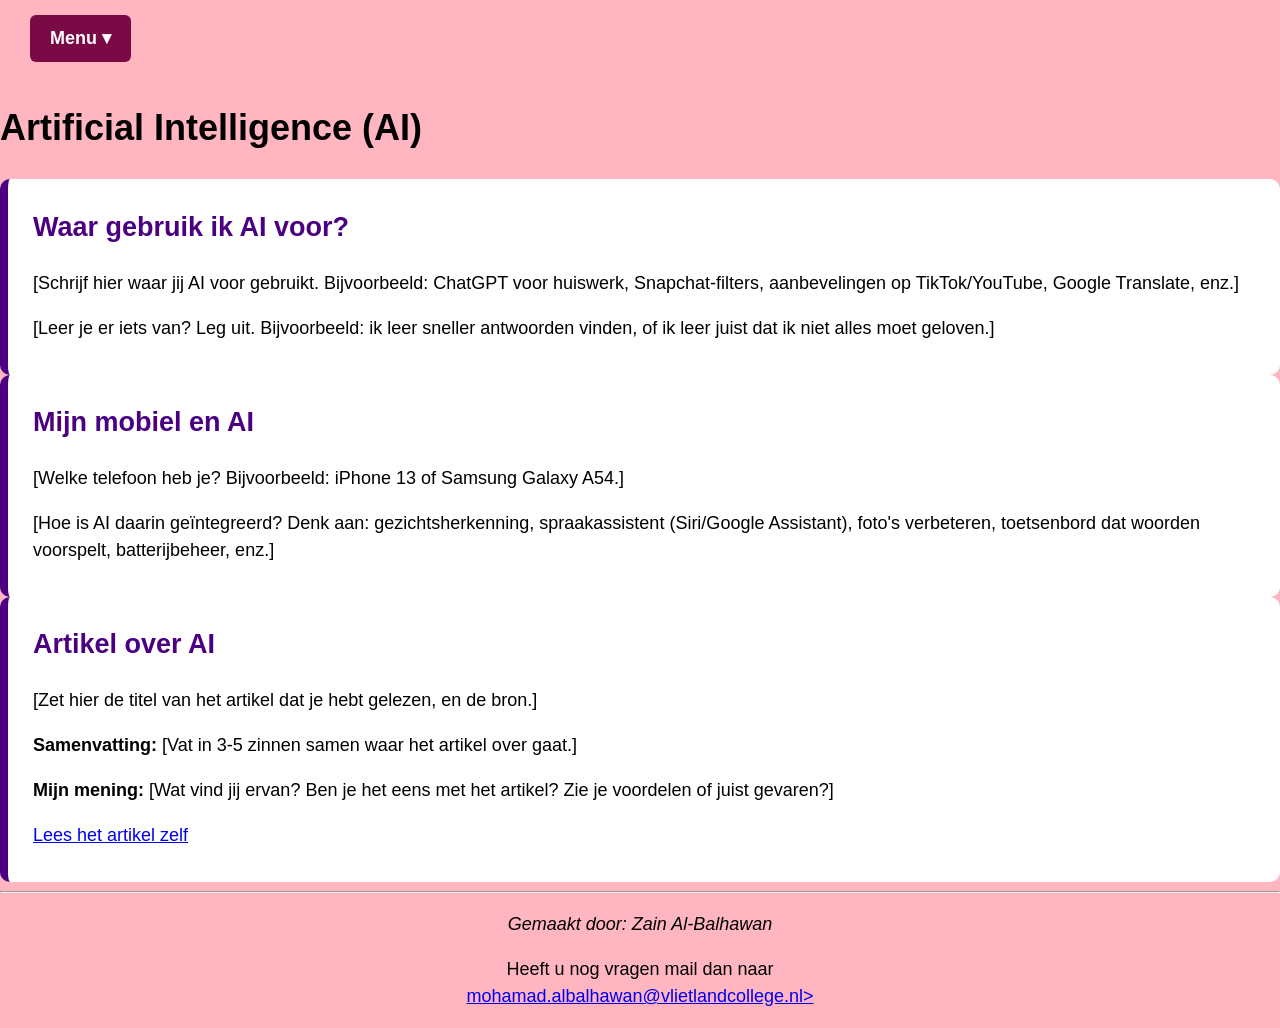
==== ai.html @ 0b7e84c0 "Link external stylesheet in ai.html Replaced inline styles with external stylesheet link." ====
<!DOCTYPE html>
<html lang="nl">
<head>
    <meta charset="UTF-8">
    <meta name="viewport" content="width=device-width, initial-scale=1">
    <title>AI - Zainspow</title>
    <link rel="stylesheet" href="style.css">
</head>
<body>

    <div class="menubalk">
        <details class="menu">
            <summary>Menu ▾</summary>
            <div class="dropdown">
                <a href="index.html">Home</a>
                <a href="invoer-verwerking-uitvoer.html">Invoer - Verwerking - Uitvoer</a>
                <a href="binairstelsel.html">Binair stelsel</a>
                <a href="kleurmodellen.html">Kleurmodellen</a>
                <a href="compressie.html">Compressie</a>
                <a href="ai.html">AI</a>
            </div>
        </details>
    </div>

    <div class="container">
        <h1>Artificial Intelligence (AI)</h1>

        <div class="kaart">
            <h2>Waar gebruik ik AI voor?</h2>
            <p>
                [Schrijf hier waar jij AI voor gebruikt. Bijvoorbeeld: ChatGPT voor
                huiswerk, Snapchat-filters, aanbevelingen op TikTok/YouTube,
                Google Translate, enz.]
            </p>
            <p>
                [Leer je er iets van? Leg uit. Bijvoorbeeld: ik leer sneller
                antwoorden vinden, of ik leer juist dat ik niet alles moet geloven.]
            </p>
        </div>

        <div class="kaart">
            <h2>Mijn mobiel en AI</h2>
            <p>
                [Welke telefoon heb je? Bijvoorbeeld: iPhone 13 of Samsung Galaxy A54.]
            </p>
            <p>
                [Hoe is AI daarin geïntegreerd? Denk aan: gezichtsherkenning,
                spraakassistent (Siri/Google Assistant), foto's verbeteren,
                toetsenbord dat woorden voorspelt, batterijbeheer, enz.]
            </p>
        </div>

        <div class="kaart">
            <h2>Artikel over AI</h2>
            <p>
                [Zet hier de titel van het artikel dat je hebt gelezen, en de bron.]
            </p>
            <p>
                <strong>Samenvatting:</strong> [Vat in 3-5 zinnen samen waar het artikel over gaat.]
            </p>
            <p>
                <strong>Mijn mening:</strong> [Wat vind jij ervan? Ben je het eens met het artikel?
                Zie je voordelen of juist gevaren?]
            </p>
            <p>
                <a href="[plak hier de link naar het artikel]" target="_blank">
                    Lees het artikel zelf
                </a>
            </p>
        </div>
    </div>

    <hr>
    <p style="text-align:center;"><em>Gemaakt door: Zain Al-Balhawan</em></p>
    
    <p style="text-align:center;" >
        Heeft u nog vragen mail dan naar 
        <br>
    <a href="https://mail.google.com/mail/u/0/?fs=1&amp;tf=cm&amp;source=mailto&amp;to=mohamad.albalhawan@vlietlandcollege.nl"> mohamad.albalhawan@vlietlandcollege.nl&gt;</a>
    </p>
</body>
</html>
---- style.css ----
body {
            margin: 0;
            background-color: lightpink;
            color: black;
            font-family: Arial;
            font-size: 18px;
            line-height: 1.5;
        }

        /* ---- Menu ---- */
        .menubalk {
            padding: 15px 30px;
        }

        .menu {
            position: relative;
            display: inline-block;
        }

        .menu summary {
            background-color: #7a0a45;
            color: white;
            padding: 10px 20px;
            font-size: 18px;
            font-weight: bold;
            cursor: pointer;
            border-radius: 6px;
            list-style: none;
        }

        .menu summary::-webkit-details-marker {
            display: none;
        }

        .dropdown {
            position: absolute;
            z-index: 10;
            background-color: white;
            min-width: 180px;
            box-shadow: 0 4px 12px rgba(0, 0, 0, 0.3);
            border-radius: 6px;
            margin-top: 4px;
        }

        .dropdown a {
            display: block;
            padding: 10px 16px;
            color: black;
            text-decoration: none;
            white-space: nowrap;
            min-width: 240px
        }

        .dropdown a:hover {
            background-color: #4b0082;
            color: white;
        }

        /* ---- Titelbalk ---- */
        .titelbalk {
            background-color: #7a0a45;
            color: white;
            text-align: center;
            padding: 40px 20px;
        }

        .titelbalk h1 {
            margin: 0;
            font-size: 42px;
        }

        .titelbalk p {
            margin: 10px auto 0 auto;
            max-width: 600px;
            font-size: 20px;
        }

        /* ---- Kaartjes ---- */
        .kaartjes {
            display: flex;
            flex-wrap: wrap;
            gap: 20px;
            max-width: 1000px;
            margin: 30px auto;
            padding: 0 20px;
        }

        .kaart {
            background-color: white;
            border-left: 8px solid #4b0082;
            border-radius: 10px;
            padding: 5px 25px 15px 25px;
            flex: 1 1 400px;
        }

        .kaart h2 {
            color: #4b0082;
        }

        .kaart ul {
            padding-left: 20px;
        }

        .vlag {
            font-size: 50px;
        }

        /* ---- Voet ---- */
        .voet {
            background-color: #4b0082;
            color: white;
            text-align: center;
            padding: 20px;
            margin-top: 30px;
        }
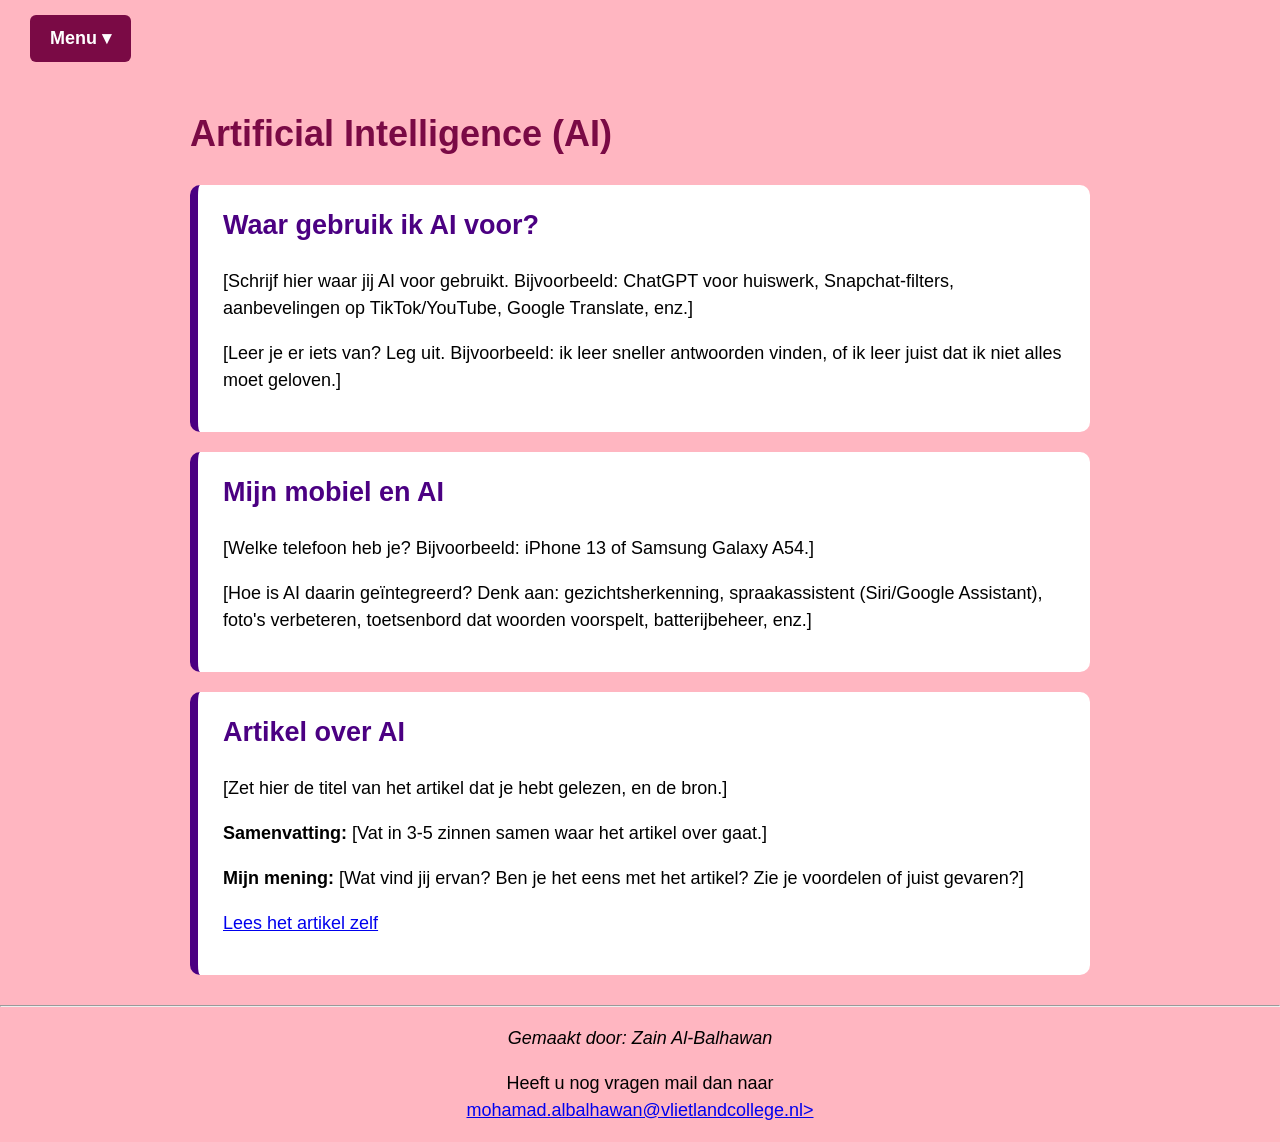
==== commit 05fc46ca: "Fix formatting issues in ai.html" ====
--- a/ai.html
+++ b/ai.html
@@ -4,6 +4,7 @@
     <meta charset="UTF-8">
     <meta name="viewport" content="width=device-width, initial-scale=1">
     <title>AI - Zainspow</title>
+
     <link rel="stylesheet" href="style.css">
 </head>
 <body>
--- a/style.css
+++ b/style.css
@@ -1,115 +1,95 @@
+/* Algemene opmaak van de pagina */
 body {
-            margin: 0;
-            background-color: lightpink;
-            color: black;
-            font-family: Arial;
-            font-size: 18px;
-            line-height: 1.5;
-        }
+    margin: 0;
+    background-color: lightpink;
+    color: black;
+    font-family: Arial;
+    font-size: 18px;
+    line-height: 1.5;
+}
 
-        /* ---- Menu ---- */
-        .menubalk {
-            padding: 15px 30px;
-        }
+h1 { color: #7a0a45; }
+h2 { color: #4b0082; }
 
-        .menu {
-            position: relative;
-            display: inline-block;
-        }
+/* ---- Menu ---- */
+.menubalk { padding: 15px 30px; }
+.menu { position: relative; display: inline-block; }
+.menu summary {
+    background-color: #7a0a45;
+    color: white;
+    padding: 10px 20px;
+    font-size: 18px;
+    font-weight: bold;
+    cursor: pointer;
+    border-radius: 6px;
+    list-style: none;
+}
+.menu summary::-webkit-details-marker { display: none; }
+.dropdown {
+    position: absolute;
+    z-index: 10;
+    background-color: white;
+    min-width: 180px;
+    box-shadow: 0 4px 12px rgba(0,0,0,0.3);
+    border-radius: 6px;
+    margin-top: 4px;
+}
+.dropdown a {
+    display: block;
+    padding: 10px 16px;
+    color: black;
+    text-decoration: none;
+    white-space: nowrap;
+    min-width: 240px;
+}
+.dropdown a:hover {
+    background-color: #4b0082;
+    color: white;
+}
 
-        .menu summary {
-            background-color: #7a0a45;
-            color: white;
-            padding: 10px 20px;
-            font-size: 18px;
-            font-weight: bold;
-            cursor: pointer;
-            border-radius: 6px;
-            list-style: none;
-        }
+/* ---- Inhoud ---- */
+.container {
+    max-width: 900px;
+    margin: 30px auto;
+    padding: 0 20px;
+}
+.kaart {
+    background-color: white;
+    border-left: 8px solid #4b0082;
+    border-radius: 10px;
+    padding: 20px 25px;
+    margin-bottom: 20px;
+}
+.kaart h2 { margin-top: 0; }
+.kaart ul { padding-left: 20px; }
 
-        .menu summary::-webkit-details-marker {
-            display: none;
-        }
+/* ---- Titelbalk (voor home) ---- */
+.titelbalk {
+    background-color: #7a0a45;
+    color: white;
+    text-align: center;
+    padding: 40px 20px;
+}
+.titelbalk h1 { margin: 0; font-size: 42px; }
+.titelbalk p { margin: 10px auto 0 auto; max-width: 600px; font-size: 20px; }
 
-        .dropdown {
-            position: absolute;
-            z-index: 10;
-            background-color: white;
-            min-width: 180px;
-            box-shadow: 0 4px 12px rgba(0, 0, 0, 0.3);
-            border-radius: 6px;
-            margin-top: 4px;
-        }
+/* ---- Kaartjes (voor home) ---- */
+.kaartjes {
+    display: flex;
+    flex-wrap: wrap;
+    gap: 20px;
+    max-width: 1000px;
+    margin: 30px auto;
+    padding: 0 20px;
+}
+.kaartjes .kaart { flex: 1 1 400px; }
+.vlag { font-size: 50px; }
 
-        .dropdown a {
-            display: block;
-            padding: 10px 16px;
-            color: black;
-            text-decoration: none;
-            white-space: nowrap;
-            min-width: 240px
-        }
-
-        .dropdown a:hover {
-            background-color: #4b0082;
-            color: white;
-        }
-
-        /* ---- Titelbalk ---- */
-        .titelbalk {
-            background-color: #7a0a45;
-            color: white;
-            text-align: center;
-            padding: 40px 20px;
-        }
-
-        .titelbalk h1 {
-            margin: 0;
-            font-size: 42px;
-        }
-
-        .titelbalk p {
-            margin: 10px auto 0 auto;
-            max-width: 600px;
-            font-size: 20px;
-        }
-
-        /* ---- Kaartjes ---- */
-        .kaartjes {
-            display: flex;
-            flex-wrap: wrap;
-            gap: 20px;
-            max-width: 1000px;
-            margin: 30px auto;
-            padding: 0 20px;
-        }
-
-        .kaart {
-            background-color: white;
-            border-left: 8px solid #4b0082;
-            border-radius: 10px;
-            padding: 5px 25px 15px 25px;
-            flex: 1 1 400px;
-        }
-
-        .kaart h2 {
-            color: #4b0082;
-        }
-
-        .kaart ul {
-            padding-left: 20px;
-        }
-
-        .vlag {
-            font-size: 50px;
-        }
-
-        /* ---- Voet ---- */
-        .voet {
-            background-color: #4b0082;
-            color: white;
-            text-align: center;
-            padding: 20px;
-            margin-top: 30px;
-        }
+/* ---- Voet ---- */
+.voet {
+    background-color: #4b0082;
+    color: white;
+    text-align: center;
+    padding: 20px;
+    margin-top: 30px;
+}
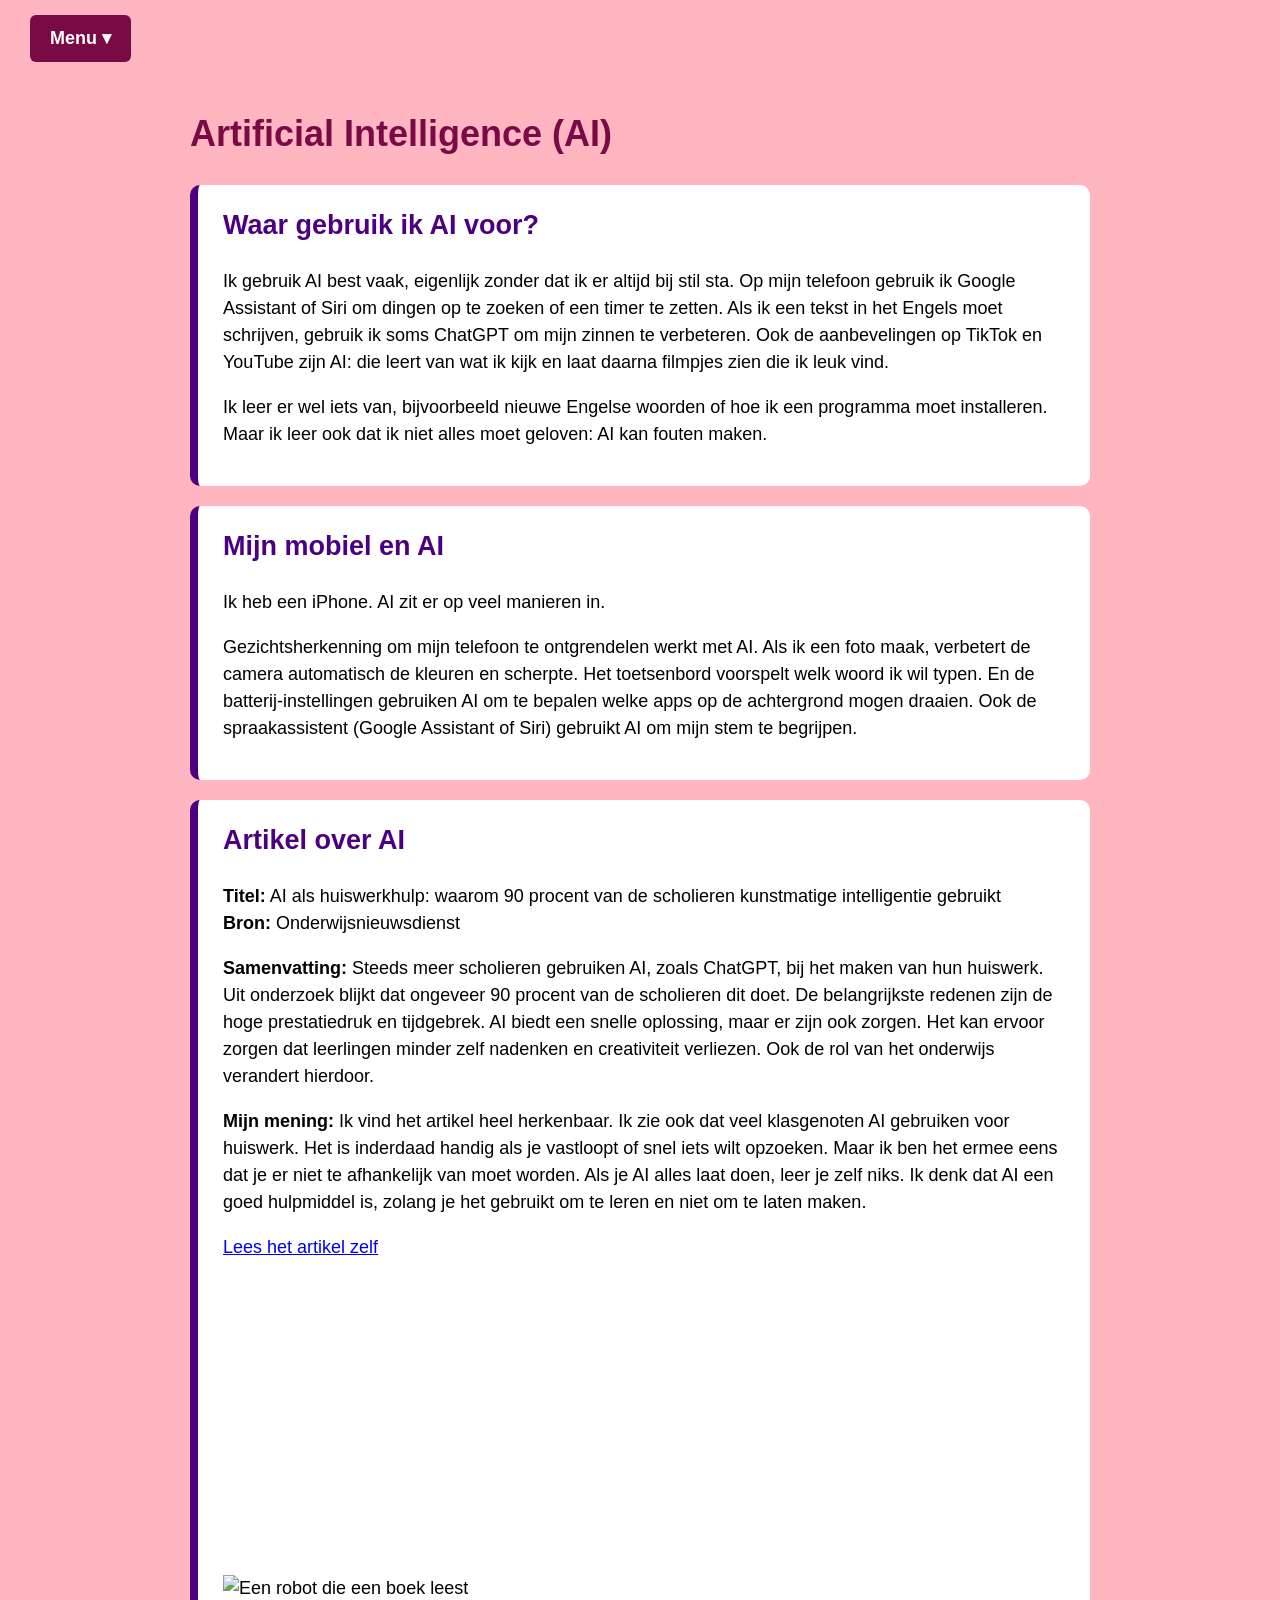
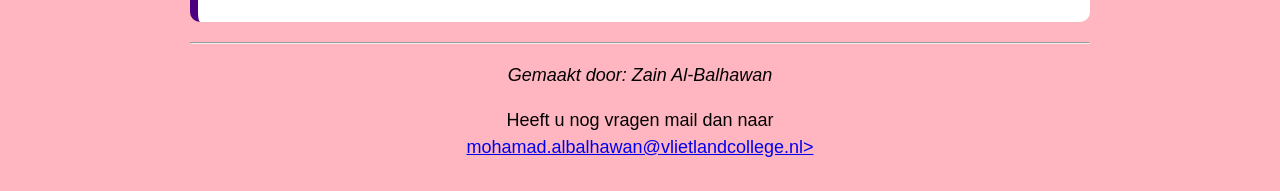
==== commit 20f93b14: "Update AI usage section and add article summary Added personal insights and an article summary about" ====
--- a/ai.html
+++ b/ai.html
@@ -3,9 +3,10 @@
 <head>
     <meta charset="UTF-8">
     <meta name="viewport" content="width=device-width, initial-scale=1">
+    <link rel="stylesheet" href="style.css">
+    
     <title>AI - Zainspow</title>
 
-    <link rel="stylesheet" href="style.css">
 </head>
 <body>
 
@@ -29,46 +30,78 @@
         <div class="kaart">
             <h2>Waar gebruik ik AI voor?</h2>
             <p>
-                [Schrijf hier waar jij AI voor gebruikt. Bijvoorbeeld: ChatGPT voor
-                huiswerk, Snapchat-filters, aanbevelingen op TikTok/YouTube,
-                Google Translate, enz.]
+                Ik gebruik AI best vaak, eigenlijk zonder dat ik er altijd bij stil sta. 
+                Op mijn telefoon gebruik ik Google Assistant of Siri om dingen op te zoeken of een timer te zetten. 
+                Als ik een tekst in het Engels moet schrijven, gebruik ik soms ChatGPT om mijn zinnen te verbeteren. 
+                Ook de aanbevelingen op TikTok en YouTube zijn AI: die leert van wat ik kijk en laat daarna filmpjes zien die ik leuk vind. 
+                
             </p>
             <p>
-                [Leer je er iets van? Leg uit. Bijvoorbeeld: ik leer sneller
-                antwoorden vinden, of ik leer juist dat ik niet alles moet geloven.]
+                Ik leer er wel iets van, bijvoorbeeld nieuwe Engelse woorden of hoe ik een programma moet installeren. 
+                Maar ik leer ook dat ik niet alles moet geloven: AI kan fouten maken.
             </p>
         </div>
 
         <div class="kaart">
             <h2>Mijn mobiel en AI</h2>
             <p>
-                [Welke telefoon heb je? Bijvoorbeeld: iPhone 13 of Samsung Galaxy A54.]
+                Ik heb een iPhone. 
+                AI zit er op veel manieren in. 
             </p>
             <p>
-                [Hoe is AI daarin geïntegreerd? Denk aan: gezichtsherkenning,
-                spraakassistent (Siri/Google Assistant), foto's verbeteren,
-                toetsenbord dat woorden voorspelt, batterijbeheer, enz.]
+                Gezichtsherkenning om mijn telefoon te ontgrendelen werkt met AI. 
+                Als ik een foto maak, verbetert de camera automatisch de kleuren en scherpte. 
+                Het toetsenbord voorspelt welk woord ik wil typen. 
+                En de batterij-instellingen gebruiken AI om te bepalen welke apps op de achtergrond mogen draaien. 
+                Ook de spraakassistent (Google Assistant of Siri) gebruikt AI om mijn stem te begrijpen.
             </p>
         </div>
 
         <div class="kaart">
             <h2>Artikel over AI</h2>
-            <p>
-                [Zet hier de titel van het artikel dat je hebt gelezen, en de bron.]
-            </p>
-            <p>
-                <strong>Samenvatting:</strong> [Vat in 3-5 zinnen samen waar het artikel over gaat.]
-            </p>
-            <p>
-                <strong>Mijn mening:</strong> [Wat vind jij ervan? Ben je het eens met het artikel?
-                Zie je voordelen of juist gevaren?]
-            </p>
-            <p>
-                <a href="[plak hier de link naar het artikel]" target="_blank">
-                    Lees het artikel zelf
-                </a>
-            </p>
-        </div>
+    
+    <p>
+        <strong>Titel:</strong> AI als huiswerkhulp: waarom 90 procent van de 
+        scholieren kunstmatige intelligentie gebruikt<br>
+        <strong>Bron:</strong> Onderwijsnieuwsdienst
+    </p>
+    
+    <p>
+        <strong>Samenvatting:</strong> Steeds meer scholieren gebruiken AI, 
+        zoals ChatGPT, bij het maken van hun huiswerk. Uit onderzoek blijkt 
+        dat ongeveer 90 procent van de scholieren dit doet. De belangrijkste 
+        redenen zijn de hoge prestatiedruk en tijdgebrek. AI biedt een snelle 
+        oplossing, maar er zijn ook zorgen. Het kan ervoor zorgen dat leerlingen 
+        minder zelf nadenken en creativiteit verliezen. Ook de rol van het 
+        onderwijs verandert hierdoor.
+    </p>
+    
+    <p>
+        <strong>Mijn mening:</strong> Ik vind het artikel heel herkenbaar. Ik 
+        zie ook dat veel klasgenoten AI gebruiken voor huiswerk. Het is inderdaad 
+        handig als je vastloopt of snel iets wilt opzoeken. Maar ik ben het ermee 
+        eens dat je er niet te afhankelijk van moet worden. Als je AI alles laat 
+        doen, leer je zelf niks. Ik denk dat AI een goed hulpmiddel is, zolang 
+        je het gebruikt om te leren en niet om te laten maken.
+    </p>
+    
+    <p>
+        <a href="https://www.onderwijsnieuwsdienst.nl/nieuws/feed/21/nieuws/254345" target="_blank">
+            Lees het artikel zelf
+        </a>
+    </p>
+    
+    <!-- Afbeelding over AI -->
+    <img src="ai-afbeelding.jpg" alt="Een robot die een boek leest" width="500">
+    
+    <!-- Video van Het Klokhuis over AI -->
+    <iframe width="560" height="315" 
+        src="https://www.youtube.com/embed/VIDEO_ID" 
+        title="Het Klokhuis over AI" 
+        frameborder="0" 
+        allowfullscreen>
+    </iframe>
+        
     </div>
 
     <hr>
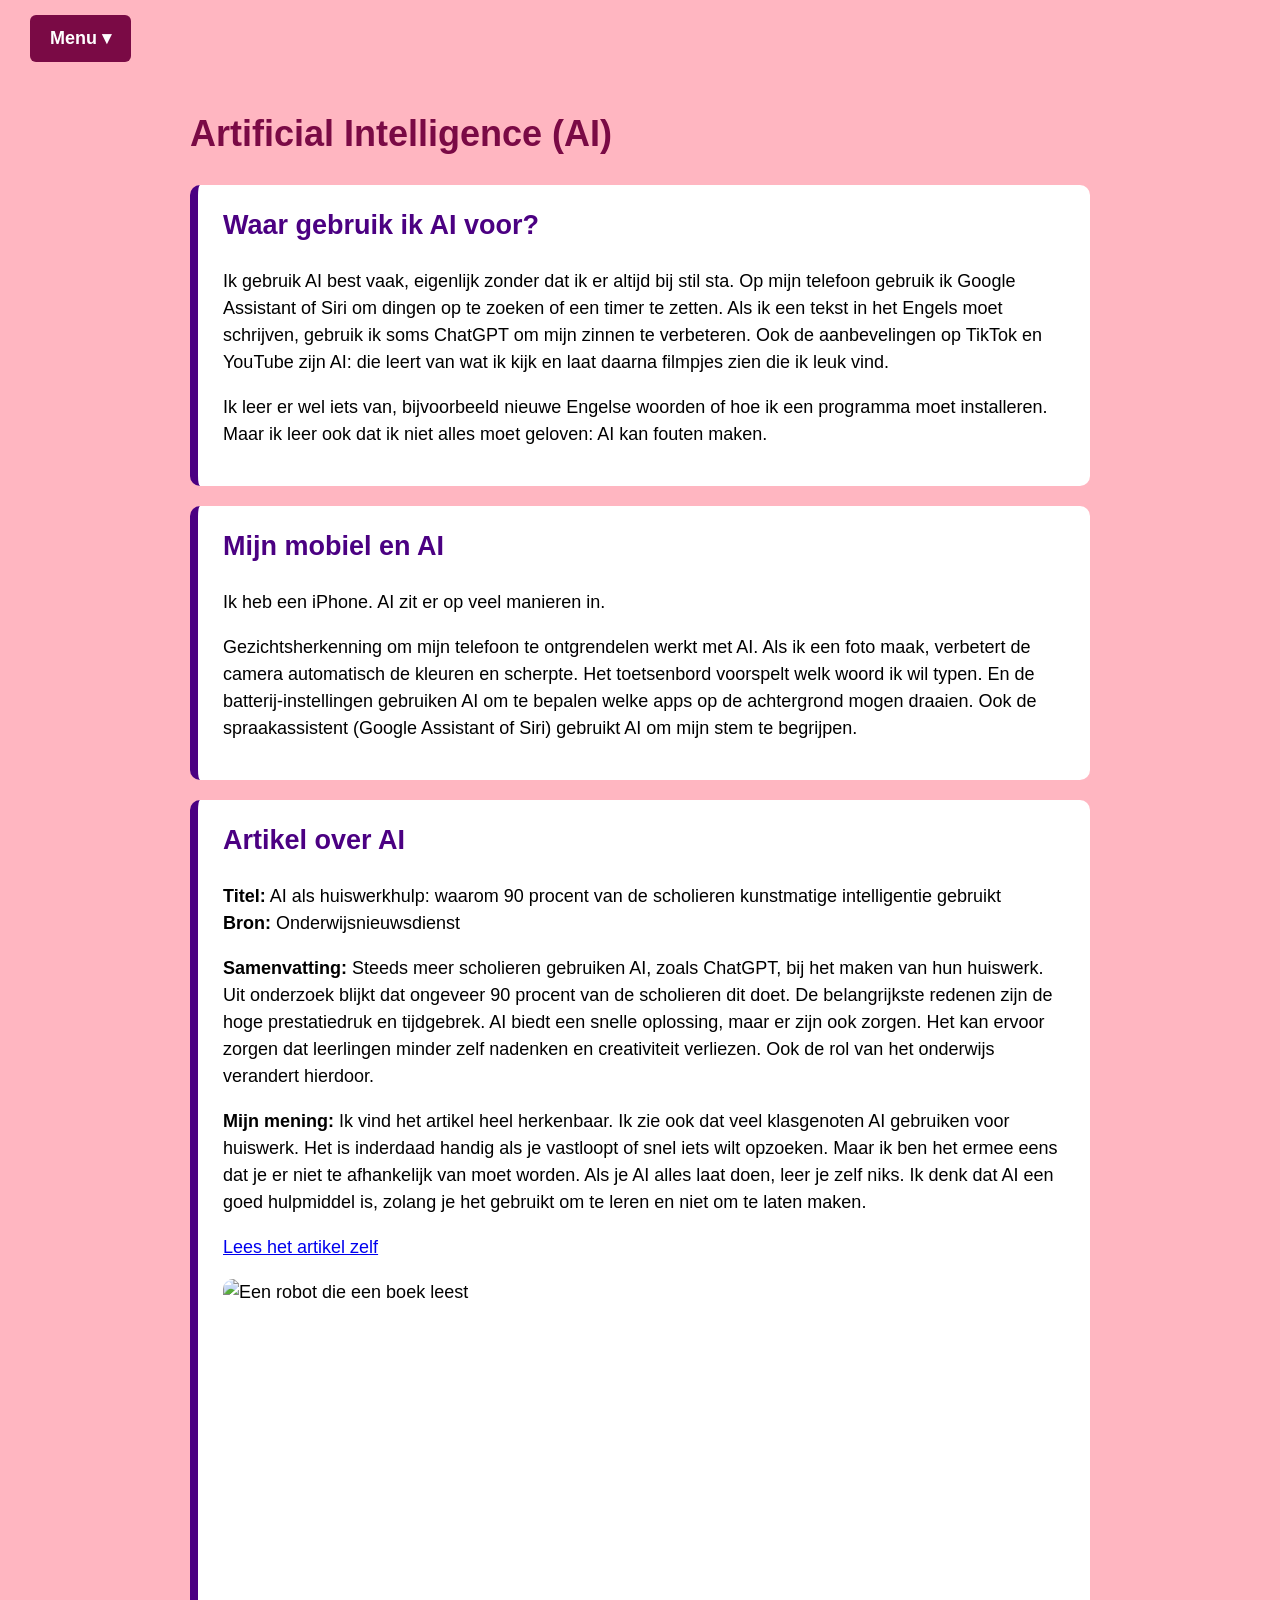
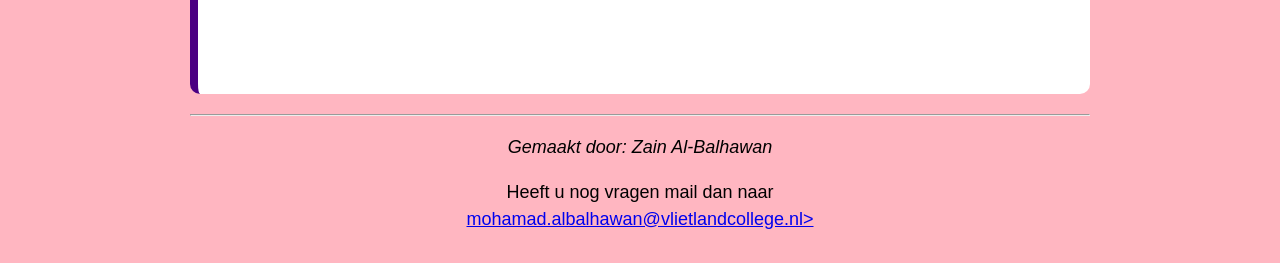
==== commit f23e3b3b: "Change AI video source to YouTube embed Updated video source and title in iframe for AI section." ====
--- a/ai.html
+++ b/ai.html
@@ -91,15 +91,17 @@
         </a>
     </p>
     
-    <!-- Afbeelding over AI -->
-    <img src="ai-afbeelding.jpg" alt="Een robot die een boek leest" width="500">
+    <!-- Afbeelding over AI -->  
+    <img src="https://images.stockcake.com/public/c/7/f/c7f01b0e-36e2-4e23-ad12-e250bd36a793_large/robot-reading-book-stockcake.jpg" alt="Een robot die een boek leest" width="500">
     
     <!-- Video van Het Klokhuis over AI -->
     <iframe width="560" height="315" 
-        src="https://www.youtube.com/embed/VIDEO_ID" 
-        title="Het Klokhuis over AI" 
-        frameborder="0" 
-        allowfullscreen>
+        src="https://www.youtube.com/embed/xHcv99wuUwA" 
+        title="Wat is artificiële intelligentie?" 
+        frameborder="0" allow="accelerometer; autoplay; 
+        clipboard-write; encrypted-media; gyroscope; picture-in-picture; 
+        web-share" referrerpolicy="strict-origin-when-cross-origin" allowfullscreen>
+    
     </iframe>
         
     </div>
--- a/style.css
+++ b/style.css
@@ -53,12 +53,35 @@
     margin: 30px auto;
     padding: 0 20px;
 }
+
+/* ---- Afbeeldingen en video's ---- */
+
+/* Afbeeldingen netjes weer geven */
+img {
+    max-width: 100%;          /* Zorgt dat de afbeelding niet buiten het scherm valt */
+    height: auto;             /* Houdt de verhoudingen goed */
+    border-radius: 10px;      /* Ronde hoeken */
+    margin: 15px 0;           /* Ruimte boven en onder de afbeelding */
+    display: block;           /* Zorgt dat de afbeelding op een eigen regel staat */
+}
+
+/* Video's netjes weer geven */
+iframe {
+    width: 100%;              /* Video past zich aan de breedte van de kaart aan */
+    max-width: 560px;         /* Maar wordt niet breder dan 560 pixels */
+    height: 315px;            /* Hoogte van de video */
+    border-radius: 10px;      /* Ronde hoeken */
+    margin: 15px 0;           /* Ruimte boven en onder de video */
+    border: none;             /* Geen lelijke rand */
+}
+
 .kaart {
     background-color: white;
     border-left: 8px solid #4b0082;
     border-radius: 10px;
     padding: 20px 25px;
     margin-bottom: 20px;
+    overflow: hidden;         /* Zorgt dat de afbeelding niet buiten de kaart valt */
 }
 .kaart h2 { margin-top: 0; }
 .kaart ul { padding-left: 20px; }
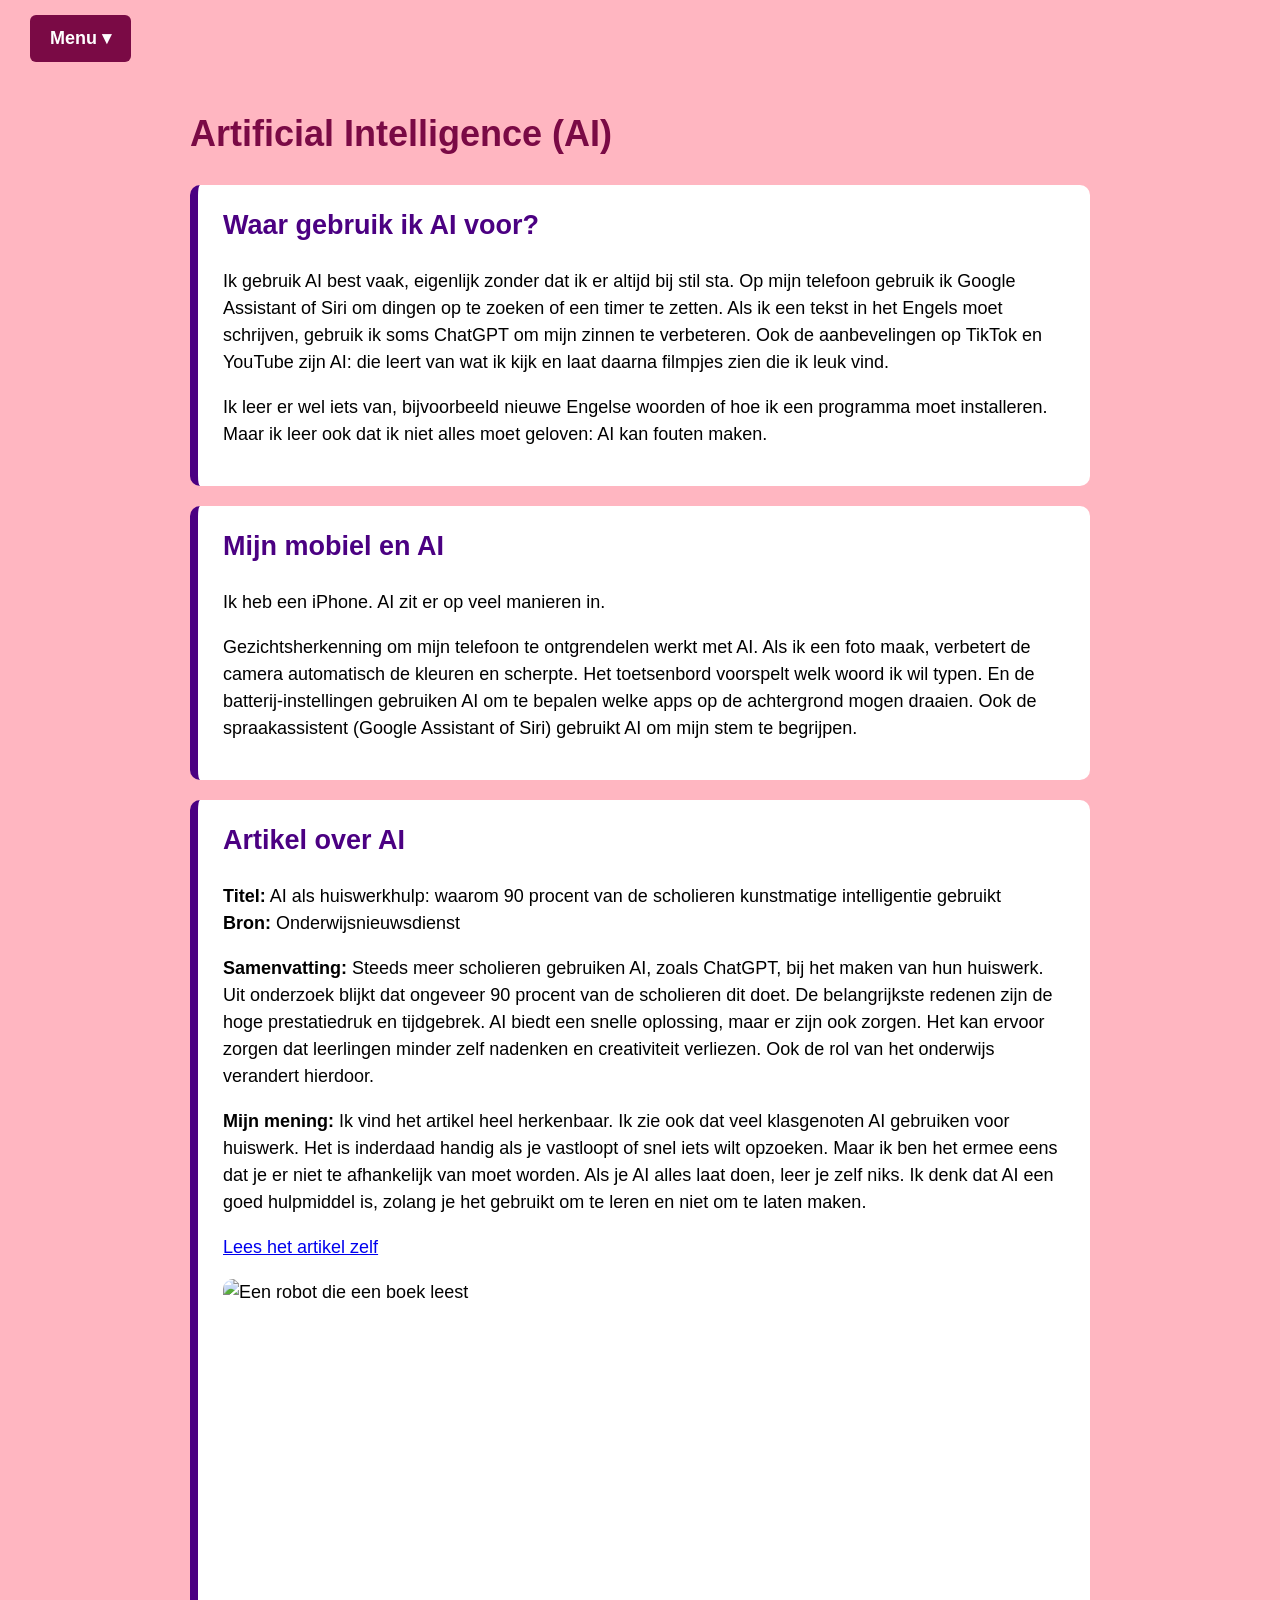
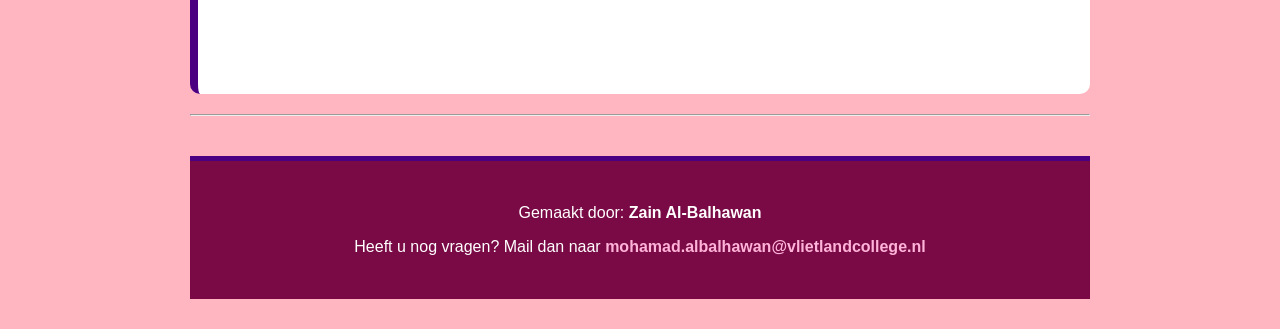
==== commit 8919c65d: "Revise footer section with contact information" ====
--- a/ai.html
+++ b/ai.html
@@ -107,12 +107,13 @@
     </div>
 
     <hr>
-    <p style="text-align:center;"><em>Gemaakt door: Zain Al-Balhawan</em></p>
-    
-    <p style="text-align:center;" >
-        Heeft u nog vragen mail dan naar 
-        <br>
-    <a href="https://mail.google.com/mail/u/0/?fs=1&amp;tf=cm&amp;source=mailto&amp;to=mohamad.albalhawan@vlietlandcollege.nl"> mohamad.albalhawan@vlietlandcollege.nl&gt;</a>
+    <!-- ===== FOOTER ===== -->
+<footer class="voet">
+    <p>Gemaakt door: <strong>Zain Al-Balhawan</strong></p>
+    <p>
+        Heeft u nog vragen? Mail dan naar 
+        <a href="mailto:mohamad.albalhawan@vlietlandcollege.nl">mohamad.albalhawan@vlietlandcollege.nl</a>
     </p>
+</footer>
 </body>
 </html>
--- a/style.css
+++ b/style.css
@@ -8,8 +8,8 @@
     line-height: 1.5;
 }
 
-h1 { color: #7a0a45; }
-h2 { color: #4b0082; }
+ h1 {color: #7a0a45}
+h2 { color: #4b0082 }
 
 /* ---- Menu ---- */
 .menubalk { padding: 15px 30px; }
@@ -47,6 +47,33 @@
     color: white;
 }
 
+
+/* Speciale class voor de profielfoto */
+
+.profielfoto {
+    width: 150px;           /* Maak de foto 150 pixels breed */
+    height: 150px;          /* En 150 pixels hoog (een perfect vierkant) */
+    object-fit: cover;      /* Zorgt dat de foto niet vervormt */
+    border-radius: 50%;     /* Maakt de foto rond */
+    border: 5px solid white; /* Een dikke witte rand (zoals een fotolijstje) */
+    box-shadow: 0 4px 8px rgba(0, 0, 0, 0.1); /* Een zachte schaduw */
+    margin: 10px auto 15px auto; /* Zet de foto in het midden */
+    display: block;
+}
+
+/* Foto's binnen de kaarten (zoals bij afkomst) */
+.kaart-foto {
+    width: 100%;            /* Vul de breedte van de kaart */
+    max-width: 250px;       /* Maar wordt niet breder dan 250 pixels */
+    height: 150px;          /* Zelfde hoogte als de profielfoto! */
+    object-fit: cover;      /* Zorgt dat de foto mooi bijgesneden wordt */
+    border-radius: 10px;    /* Mooie ronde hoeken */
+    border: 5px solid white; /* Zelfde witte rand als de profielfoto */
+    box-shadow: 0 4px 8px rgba(0, 0, 0, 0.1); /* Zelfde zachte schaduw */
+    margin: 10px auto 15px auto; /* Zet de foto in het midden */
+    display: block;
+}
+
 /* ---- Inhoud ---- */
 .container {
     max-width: 900px;
@@ -73,6 +100,11 @@
     border-radius: 10px;      /* Ronde hoeken */
     margin: 15px 0;           /* Ruimte boven en onder de video */
     border: none;             /* Geen lelijke rand */
+}
+
+.spel {
+    max-width: 700px;   /* Groter voor het spel */
+    height: 500px;
 }
 
 .kaart {
@@ -108,11 +140,48 @@
 .kaartjes .kaart { flex: 1 1 400px; }
 .vlag { font-size: 50px; }
 
+/* ---- Tabellen (voor binair stelsel) ---- */
+table {
+    border-collapse: collapse;   /* Zorgt dat de randen aan elkaar plakken */
+    background-color: white;     /* Witte achtergrond van de tabel */
+    margin: 15px 0;              /* Ruimte boven en onder de tabel */
+}
+
+th, td {
+    border: 1px solid #4b0082;   /* Paarse rand om elke cel */
+    padding: 8px 14px;           /* Ruimte binnen de cellen */
+    text-align: center;          /* Tekst in het midden */
+}
+
+th {
+    background-color: #4b0082;   /* Paarse achtergrond voor de kopregel */
+    color: white;                /* Witte tekst in de kopregel */
+    font-weight: bold;
+}
+
 /* ---- Voet ---- */
+/* ---- Voet (Footer) ---- */
 .voet {
-    background-color: #4b0082;
-    color: white;
-    text-align: center;
-    padding: 20px;
-    margin-top: 30px;
+    background-color: #7a0a45;      /* Donkerroze, past bij je titelbalk */
+    color: white;                   /* Witte tekst */
+    text-align: center;             /* Alles in het midden */
+    padding: 30px 20px;             /* Ruimte binnen de footer */
+    margin-top: 40px;               /* Ruimte boven de footer */
+    border-top: 5px solid #4b0082;  /* Een paarse streep als accent */
 }
+
+.voet p {
+    margin: 10px 0;                 /* Ruimte tussen de regels */
+    font-size: 16px;                /* Iets kleiner lettertype */
+}
+
+.voet a {
+    color: #ffb3d9;                 /* Lichtroze link, valt goed op */
+    text-decoration: none;          /* Geen onderstreping standaard */
+    font-weight: bold;              /* Vetgedrukt */
+}
+
+.voet a:hover {
+    text-decoration: underline;     /* Onderstreping als je eroverheen gaat */
+    color: white;                   /* Wit als je eroverheen gaat */
+}
